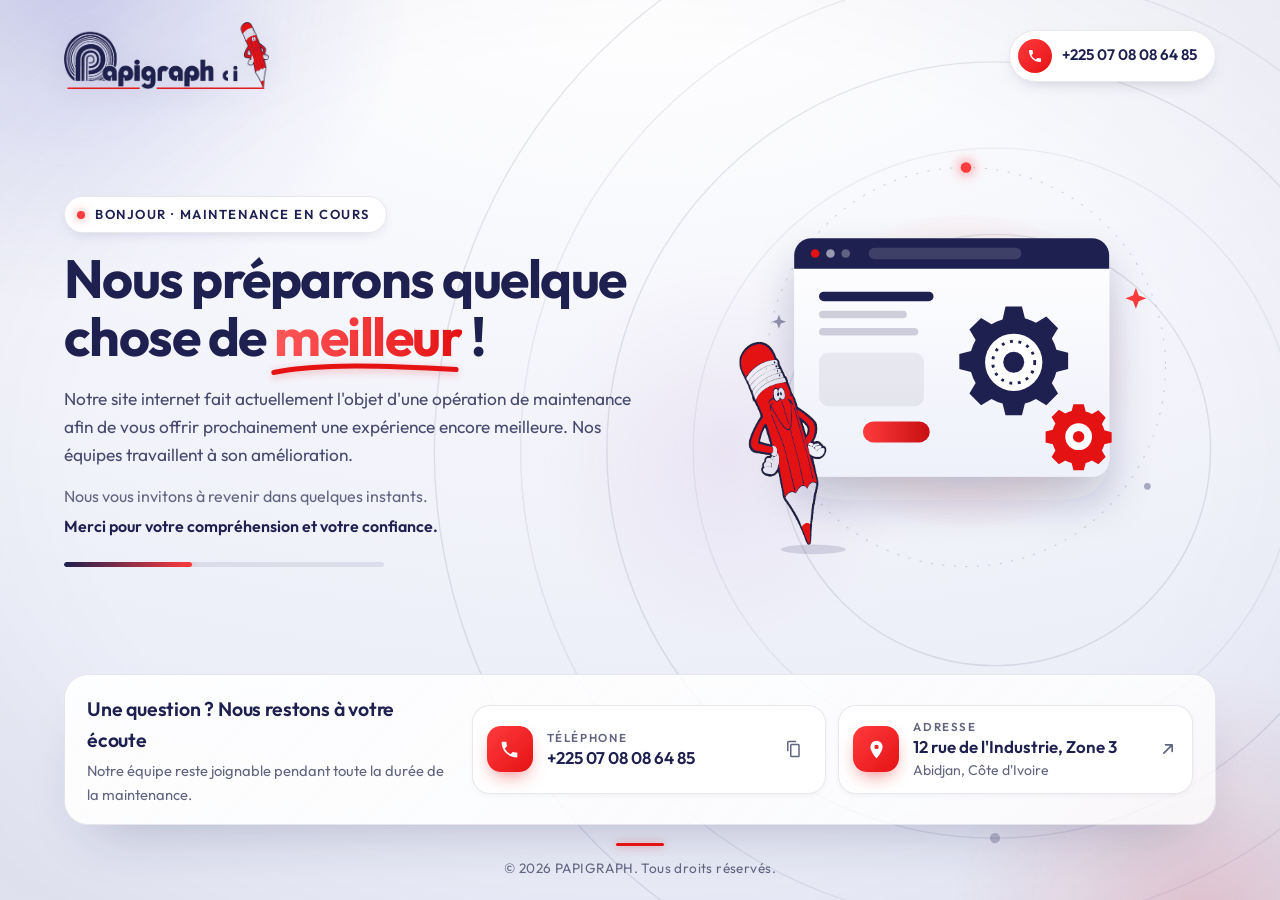
==== index.html @ 3a697a6c "Page de maintenance PAPIGRAPH Co-Authored-By: Claude Opus 5.5 <noreply@anthropic.com>" ====
<!doctype html>
<html lang="fr">
<head>
  <meta charset="utf-8">
  <meta http-equiv="Content-Security-Policy" content="default-src 'self'; script-src 'self' 'sha256-AV9SrD7/dT5aFUNSB7tDu8uIsX/TkWcgGcZiML0Y3JE='; style-src 'self' 'unsafe-inline'; img-src 'self'; font-src 'self'; manifest-src 'self'; connect-src 'self'; object-src 'none'; base-uri 'self'; form-action 'none'; upgrade-insecure-requests">
  <meta name="referrer" content="strict-origin-when-cross-origin">
  <meta name="viewport" content="width=device-width, initial-scale=1, viewport-fit=cover">
  <title>PAPIGRAPH — Site en maintenance</title>
  <meta name="description" content="Le site de PAPIGRAPH fait actuellement l'objet d'une opération de maintenance. Nous restons joignables par téléphone au +225 07 08 08 64 85.">
  <meta name="theme-color" content="#F4F5FB">
  <meta name="color-scheme" content="light">
  <meta name="format-detection" content="telephone=no">

  <meta property="og:type" content="website">
  <meta property="og:site_name" content="PAPIGRAPH">
  <meta property="og:title" content="PAPIGRAPH — Nous préparons quelque chose de meilleur !">
  <meta property="og:description" content="Notre site internet est en maintenance. Merci pour votre compréhension et votre confiance.">
  <meta property="og:image" content="https://www.papigraph.com/assets/img/logo-papigraph.png">
  <meta property="og:locale" content="fr_FR">

  <link rel="icon" href="favicon.ico" sizes="any">
  <link rel="icon" type="image/png" sizes="32x32" href="assets/img/favicon-32.png">
  <link rel="apple-touch-icon" href="assets/img/apple-touch-icon.png">
  <link rel="manifest" href="site.webmanifest">

  <link rel="preload" href="assets/fonts/outfit-700.woff2" as="font" type="font/woff2" crossorigin>
  <link rel="preload" href="assets/fonts/outfit-400.woff2" as="font" type="font/woff2" crossorigin>
  <link rel="preload" as="image" href="assets/img/logo-papigraph.png">
  <link rel="stylesheet" href="assets/css/style.css">
  <script>
    /* L'intro de marque n'est jouée qu'une fois par visite */
    try { if (sessionStorage.getItem('pg-intro')) document.documentElement.className += ' intro-seen'; else sessionStorage.setItem('pg-intro', '1'); } catch (e) {}
  </script>
</head>
<body>
  <!-- ===== Intro de marque ===== -->
  <div class="intro" aria-hidden="true">
    <div class="intro__mark">
      <span class="intro__ring"></span>
      <span class="intro__ring"></span>
      <span class="intro__ring"></span>
      <img src="assets/img/logo-papigraph.png" width="918" height="301" alt="">
    </div>
  </div>

  <!-- ===== Décor d'arrière-plan ===== -->
  <div class="backdrop" aria-hidden="true">
    <div class="aurora aurora--1"></div>
    <div class="aurora aurora--2"></div>
    <div class="aurora aurora--3"></div>
    <svg class="rings" viewBox="0 0 800 800">
      <g fill="none" stroke="currentColor" stroke-linecap="round">
        <circle class="ring" style="--r:0" cx="400" cy="400" r="390" pathLength="1"/>
        <circle class="ring" style="--r:1" cx="400" cy="400" r="330" pathLength="1"/>
        <circle class="ring" style="--r:2" cx="400" cy="400" r="270" pathLength="1"/>
        <circle class="ring" style="--r:3" cx="400" cy="400" r="210" pathLength="1"/>
        <circle class="ring" style="--r:4" cx="400" cy="400" r="150" pathLength="1"/>
      </g>
      <g class="rings__dots" fill="currentColor">
        <circle cx="400" cy="10" r="4"/>
        <circle cx="730" cy="400" r="3"/>
        <circle cx="400" cy="670" r="3.5"/>
      </g>
    </svg>
    <canvas class="particles"></canvas>
    <div class="spotlight"></div>
    <div class="vignette"></div>
  </div>

  <div class="page">
    <!-- ===== Logo ===== -->
    <header class="brand reveal" style="--d:0">
      <img class="brand__logo" src="assets/img/logo-papigraph.png" width="918" height="301"
           alt="PAPIGRAPH" fetchpriority="high">
      <a class="brand__call" href="tel:+2250708086485">
        <span class="brand__call-icon"><svg viewBox="0 0 24 24" aria-hidden="true"><path d="M6.6 10.8a15.2 15.2 0 0 0 6.6 6.6l2.2-2.2a1 1 0 0 1 1-.25 11.4 11.4 0 0 0 3.6.57 1 1 0 0 1 1 1V20a1 1 0 0 1-1 1A17 17 0 0 1 3 4a1 1 0 0 1 1-1h3.5a1 1 0 0 1 1 1c0 1.25.2 2.45.57 3.57a1 1 0 0 1-.25 1z"/></svg></span>
        +225 07 08 08 64 85
      </a>
    </header>

    <!-- ===== Message ===== -->
    <main class="hero">
      <section class="hero__text">
        <p class="status reveal" style="--d:1">
          <span class="status__dot" aria-hidden="true"></span>
          <span><span class="status__hello" data-greeting></span>Maintenance en cours</span>
        </p>

        <h1 class="title">
          <span class="w" style="--i:0">Nous</span>
          <span class="w" style="--i:1">préparons</span>
          <span class="w" style="--i:2">quelque</span>
          <span class="w" style="--i:3">chose</span>
          <span class="w" style="--i:4">de</span>
          <span class="w title__accent" style="--i:5">meilleur<svg class="title__brush" viewBox="0 0 300 24" preserveAspectRatio="none" aria-hidden="true"><path d="M4 16C60 6 140 4 296 12" pathLength="1"/></svg></span>&nbsp;<span class="w" style="--i:6">!</span>
        </h1>

        <p class="lead reveal" style="--d:5">
          Notre site internet fait actuellement l'objet d'une opération de maintenance afin de vous
          offrir prochainement une expérience encore meilleure. Nos équipes travaillent à son amélioration.
        </p>

        <p class="invite reveal" style="--d:6">
          Nous vous invitons à revenir dans quelques instants.
          <strong>Merci pour votre compréhension et votre confiance.</strong>
        </p>

        <div class="progress reveal" style="--d:7" role="img" aria-label="Opérations d'amélioration en cours">
          <span class="progress__bar"></span>
        </div>
      </section>

      <!-- ===== Illustration ===== -->
      <figure class="hero__art reveal" style="--d:3" aria-hidden="true">
        <div class="art-halo"></div>
        <svg class="orbit" viewBox="0 0 400 400">
          <circle cx="200" cy="200" r="190" fill="none" stroke="currentColor" stroke-dasharray="2 9"/>
          <circle class="orbit__dot" cx="200" cy="10" r="5"/>
        </svg>
        <div class="art-tilt">
          <svg class="art" viewBox="0 0 440 380">
            <defs>
              <linearGradient id="g-screen" x1="0" y1="0" x2="0" y2="1">
                <stop offset="0" stop-color="#ffffff"/>
                <stop offset="1" stop-color="#EEF0FA"/>
              </linearGradient>
              <linearGradient id="g-bar" x1="0" y1="0" x2="1" y2="0">
                <stop offset="0" stop-color="#FF3B3D"/>
                <stop offset="1" stop-color="#C70F11"/>
              </linearGradient>
              <filter id="f-shadow" x="-20%" y="-20%" width="140%" height="160%">
                <feDropShadow dx="0" dy="24" stdDeviation="22" flood-color="#1E204F" flood-opacity=".22"/>
              </filter>
            </defs>

            <!-- Fenêtre de navigateur -->
            <g filter="url(#f-shadow)">
              <rect x="40" y="40" width="330" height="250" rx="18" fill="url(#g-screen)"/>
            </g>
            <path d="M58 40h294a18 18 0 0 1 18 18v14H40V58a18 18 0 0 1 18-18z" fill="#1E204F"/>
            <circle cx="62" cy="56" r="4.5" fill="#E51214"/>
            <circle cx="78" cy="56" r="4.5" fill="#fff" fill-opacity=".55"/>
            <circle cx="94" cy="56" r="4.5" fill="#fff" fill-opacity=".3"/>
            <rect x="118" y="50" width="160" height="12" rx="6" fill="#fff" fill-opacity=".14"/>

            <!-- Contenu en reconstruction -->
            <rect class="build build--1" x="66" y="96" width="120" height="10" rx="5" fill="#1E204F"/>
            <rect class="build build--2" x="66" y="116" width="92" height="8" rx="4" fill="#1E204F" fill-opacity=".2"/>
            <rect class="build build--3" x="66" y="134" width="104" height="8" rx="4" fill="#1E204F" fill-opacity=".2"/>
            <rect class="art__skeleton" x="66" y="160" width="110" height="56" rx="10" fill="#1E204F" fill-opacity=".07"/>
            <rect class="build build--4" x="112" y="232" width="70" height="22" rx="11" fill="url(#g-bar)"/>

            <!-- Engrenages -->
            <g class="gear gear--big" transform="translate(270 170)">
              <g>
                <path fill="#1E204F" d="M-8.6-58.5h17.2l3.1 12.3a46 46 0 0 1 11.6 4.8l10.9-6.5 12.2 12.2-6.5 10.9a46 46 0 0 1 4.8 11.6l12.3 3.1v17.2l-12.3 3.1a46 46 0 0 1-4.8 11.6l6.5 10.9-12.2 12.2-10.9-6.5a46 46 0 0 1-11.6 4.8l-3.1 12.3H-8.6l-3.1-12.3a46 46 0 0 1-11.6-4.8l-10.9 6.5-12.2-12.2 6.5-10.9a46 46 0 0 1-4.8-11.6l-12.3-3.1V-8.6l12.3-3.1a46 46 0 0 1 4.8-11.6l-6.5-10.9 12.2-12.2 10.9 6.5a46 46 0 0 1 11.6-4.8z"/>
                <circle r="30" fill="#fff"/>
                <circle r="22" fill="none" stroke="#1E204F" stroke-width="3" stroke-dasharray="3 6"/>
                <circle r="11" fill="#1E204F"/>
              </g>
            </g>
            <g class="gear gear--small" transform="translate(338 248)">
              <g>
                <path fill="#E51214" d="M-5.4-34h10.8l2 7.6a27 27 0 0 1 6.5 2.7l6.8-4 7.6 7.6-4 6.8a27 27 0 0 1 2.7 6.5l7.6 2v10.8l-7.6 2a27 27 0 0 1-2.7 6.5l4 6.8-7.6 7.6-6.8-4a27 27 0 0 1-6.5 2.7l-2 7.6H-5.4l-2-7.6a27 27 0 0 1-6.5-2.7l-6.8 4-7.6-7.6 4-6.8a27 27 0 0 1-2.7-6.5l-7.6-2V-5.4l7.6-2a27 27 0 0 1 2.7-6.5l-4-6.8 7.6-7.6 6.8 4a27 27 0 0 1 6.5-2.7z"/>
                <circle r="14" fill="#fff"/>
                <circle r="6" fill="#E51214"/>
              </g>
            </g>

            <!-- Trait dessiné par la mascotte -->
            <path class="scribble" d="M68 362c34-12 64 8 98-2s56-20 92-8 50 8 70 0" fill="none" stroke="#1E204F" stroke-opacity=".75" stroke-width="3" stroke-linecap="round"/>
            <ellipse class="mascot-shadow" cx="60" cy="366" rx="34" ry="5" fill="#1E204F" fill-opacity=".14"/>
            <!-- Mascotte officielle PAPIGRAPH -->
            <g class="mascot">
              <image href="assets/img/mascotte.png" x="-18" y="148" width="92" height="213"/>
            </g>

            <!-- Étincelles -->
            <g class="spark spark--1"><path d="M398 92l3 8 8 3-8 3-3 8-3-8-8-3 8-3z" fill="#FF3B3D"/></g>
            <g class="spark spark--2"><path d="M24 120l2 5.5 5.5 2-5.5 2-2 5.5-2-5.5-5.5-2 5.5-2z" fill="#1E204F" fill-opacity=".45"/></g>
            <g class="spark spark--3"><circle cx="410" cy="300" r="3.5" fill="#1E204F" fill-opacity=".35"/></g>
          </svg>
        </div>
      </figure>
    </main>

    <!-- ===== Contact ===== -->
    <section class="contact reveal" style="--d:8" aria-labelledby="contact-title">
      <div class="contact__head">
        <h2 id="contact-title" class="contact__title">Une question&nbsp;? Nous restons à votre écoute</h2>
        <p class="contact__sub">Notre équipe reste joignable pendant toute la durée de la maintenance.</p>
      </div>
      <ul class="contact__list">
        <li class="card">
          <a class="card__main" href="tel:+2250708086485">
            <span class="card__icon" aria-hidden="true">
              <svg viewBox="0 0 24 24"><path d="M6.6 10.8a15.2 15.2 0 0 0 6.6 6.6l2.2-2.2a1 1 0 0 1 1-.25 11.4 11.4 0 0 0 3.6.57 1 1 0 0 1 1 1V20a1 1 0 0 1-1 1A17 17 0 0 1 3 4a1 1 0 0 1 1-1h3.5a1 1 0 0 1 1 1c0 1.25.2 2.45.57 3.57a1 1 0 0 1-.25 1z"/></svg>
            </span>
            <span class="card__body">
              <span class="card__label">Téléphone</span>
              <span class="card__value">+225 07 08 08 64 85</span>
            </span>
          </a>
          <button class="card__btn" type="button" data-copy="+225 07 08 08 64 85" aria-label="Copier le numéro de téléphone" title="Copier le numéro">
            <svg viewBox="0 0 24 24" aria-hidden="true"><path d="M16 1H6a2 2 0 0 0-2 2v12h2V3h10V1zm3 4H10a2 2 0 0 0-2 2v14a2 2 0 0 0 2 2h9a2 2 0 0 0 2-2V7a2 2 0 0 0-2-2zm0 16H10V7h9v14z"/></svg>
          </button>
        </li>
        <li class="card">
          <a class="card__main" href="https://www.google.com/maps/search/?api=1&amp;query=12%20rue%20de%20l%27Industrie%2C%20Zone%203%2C%20Abidjan%2C%20C%C3%B4te%20d%27Ivoire"
             target="_blank" rel="noopener">
            <span class="card__icon" aria-hidden="true">
              <svg viewBox="0 0 24 24"><path d="M12 2a7 7 0 0 0-7 7c0 5.25 7 13 7 13s7-7.75 7-13a7 7 0 0 0-7-7zm0 9.5A2.5 2.5 0 1 1 12 6.5a2.5 2.5 0 0 1 0 5z"/></svg>
            </span>
            <span class="card__body">
              <span class="card__label">Adresse</span>
              <span class="card__value card__value--wrap">12 rue de l'Industrie, Zone&nbsp;3</span>
              <span class="card__hint">Abidjan, Côte d'Ivoire</span>
            </span>
            <span class="card__arrow" aria-hidden="true">
              <svg viewBox="0 0 24 24"><path d="M7 17L17 7M9 7h8v8" fill="none" stroke="currentColor" stroke-width="2" stroke-linecap="round" stroke-linejoin="round"/></svg>
            </span>
          </a>
        </li>
      </ul>
    </section>

    <footer class="footer reveal" style="--d:9">
      <span class="footer__line" aria-hidden="true"></span>
      <p>© 2026 PAPIGRAPH. Tous droits réservés.</p>
    </footer>
  </div>

  <a class="callbar" href="tel:+2250708086485">
    <svg viewBox="0 0 24 24" aria-hidden="true"><path d="M6.6 10.8a15.2 15.2 0 0 0 6.6 6.6l2.2-2.2a1 1 0 0 1 1-.25 11.4 11.4 0 0 0 3.6.57 1 1 0 0 1 1 1V20a1 1 0 0 1-1 1A17 17 0 0 1 3 4a1 1 0 0 1 1-1h3.5a1 1 0 0 1 1 1c0 1.25.2 2.45.57 3.57a1 1 0 0 1-.25 1z"/></svg>
    Appeler PAPIGRAPH
  </a>

  <div class="toast" role="status" aria-live="polite"></div>

  <script src="assets/js/main.js" defer></script>
</body>
</html>
---- assets/css/style.css ----
/* ==========================================================================
   PAPIGRAPH — Page de maintenance
   Couleurs extraites du logo officiel : bleu marine #1E204F · rouge #E51214
   ========================================================================== */

/* Police Outfit hébergée localement : 3 graisses statiques (compatibles avec tous les navigateurs) */
@font-face {
  font-family: "Outfit";
  font-style: normal;
  font-weight: 400;
  font-display: swap;
  src: url("../fonts/outfit-400.woff2") format("woff2");
}
@font-face {
  font-family: "Outfit";
  font-style: normal;
  font-weight: 600;
  font-display: swap;
  src: url("../fonts/outfit-600.woff2") format("woff2");
}
@font-face {
  font-family: "Outfit";
  font-style: normal;
  font-weight: 700;
  font-display: swap;
  src: url("../fonts/outfit-700.woff2") format("woff2");
}

:root {
  --navy: #1E204F;
  --navy-deep: #101137;
  --navy-abyss: #0A0B26;
  --indigo: #3B3F9E;
  --red: #E51214;
  --red-bright: #FF3B3D;

  --white: #FFFFFF;
  --ink: #1E204F;
  --text: #474A6E;
  --muted: #62657F;
  --bg: #F4F5FB;
  --glass: rgba(255, 255, 255, .78);
  --glass-strong: #FFFFFF;
  --glass-line: rgba(30, 32, 79, .10);

  --radius: 18px;
  --font: "Outfit", system-ui, -apple-system, "Segoe UI", Roboto, "Helvetica Neue", Arial, sans-serif;
  --ease: cubic-bezier(.22, .8, .24, 1);
  --ease-out: cubic-bezier(.16, 1, .3, 1);
}

*,
*::before,
*::after { box-sizing: border-box; }

html { -webkit-text-size-adjust: 100%; text-size-adjust: 100%; }

body {
  margin: 0;
  min-height: 100vh;
  min-height: 100dvh;
  font-family: var(--font);
  font-size: 1rem;
  line-height: 1.6;
  color: var(--text);
  background: var(--bg);
  -webkit-font-smoothing: antialiased;
  -moz-osx-font-smoothing: grayscale;
  overflow-x: hidden;
}

img, svg { display: block; max-width: 100%; }
a { color: inherit; }
::selection { background: var(--red); color: #fff; }

/* --------------------------------------------------------------------------
   Arrière-plan immersif
   -------------------------------------------------------------------------- */
.backdrop {
  position: fixed;
  inset: -24px;
  z-index: 0;
  overflow: hidden;
  pointer-events: none;
  background:
    radial-gradient(120% 90% at 50% 0%, #FFFFFF 0%, #F4F5FB 50%, #E9EBF7 100%);
  transform: translate3d(var(--px, 0), var(--py, 0), 0);
  transition: transform 1s var(--ease);
}

.aurora {
  position: absolute;
  border-radius: 50%;
  will-change: transform;
}
.aurora--1 {
  width: 52vmax; height: 52vmax;
  top: -26vmax; left: -18vmax;
  background: radial-gradient(circle, rgba(75, 82, 210, .22) 0%, rgba(75, 82, 210, .07) 40%, rgba(75, 82, 210, 0) 70%);
  animation: drift-1 24s ease-in-out infinite alternate;
}
.aurora--2 {
  width: 40vmax; height: 40vmax;
  bottom: -20vmax; right: -12vmax;
  background: radial-gradient(circle, rgba(229, 18, 20, .16) 0%, rgba(229, 18, 20, .05) 40%, rgba(229, 18, 20, 0) 70%);
  animation: drift-2 28s ease-in-out infinite alternate;
}
.aurora--3 {
  width: 30vmax; height: 30vmax;
  top: 30%; left: 42%;
  background: radial-gradient(circle, rgba(140, 60, 170, .08) 0%, rgba(140, 60, 170, 0) 70%);
  animation: drift-3 32s ease-in-out infinite alternate;
}

/* Anneaux concentriques : écho au monogramme « P » du logo */
.rings {
  position: absolute;
  width: min(1150px, 135vmax);
  height: auto;
  top: 50%; right: -20%;
  color: var(--navy);
  transform: translateY(-50%);
}
.rings > g:first-child { transform-origin: 400px 400px; animation: rotate 180s linear infinite; }
.ring {
  stroke-width: 1;
  stroke-opacity: .10;
  stroke-dasharray: 1;
  stroke-dashoffset: 1;
  animation: ring-draw 2.6s var(--ease-out) forwards;
  animation-delay: calc(var(--r) * 160ms + 200ms + var(--intro, 0s));
}
.ring:nth-child(2) { stroke-opacity: .07; }
.ring:nth-child(4) { stroke-opacity: .06; }
.rings__dots {
  opacity: .25;
  transform-origin: 400px 400px;
  animation: rotate 60s linear infinite;
}

.particles {
  position: absolute;
  inset: 0;
  width: 100%;
  height: 100%;
  opacity: 0;
  transition: opacity 1.6s var(--ease);
}
.particles.is-on { opacity: 1; }

.spotlight {
  position: absolute;
  inset: 0;
  opacity: 0;
  background: radial-gradient(520px circle at var(--mx, 50%) var(--my, 50%), rgba(90, 100, 230, .07), transparent 60%);
  transition: opacity .6s var(--ease);
}
.has-pointer .spotlight { opacity: 1; }

.vignette {
  position: absolute;
  inset: 0;
  background: radial-gradient(ellipse at center, transparent 60%, rgba(30, 32, 79, .06) 100%);
}

/* --------------------------------------------------------------------------
   Structure
   -------------------------------------------------------------------------- */
.page {
  position: relative;
  z-index: 1;
  width: 100%;
  max-width: 1200px;
  min-height: 100vh;
  min-height: 100dvh;
  margin: 0 auto;
  padding:
    max(26px, env(safe-area-inset-top))
    max(24px, env(safe-area-inset-right))
    max(20px, env(safe-area-inset-bottom))
    max(24px, env(safe-area-inset-left));
  display: flex;
  flex-direction: column;
  gap: clamp(22px, 3.6vh, 44px);
}

/* En-tête : logo + accès direct au téléphone */
.brand {
  display: flex;
  align-items: center;
  justify-content: space-between;
  gap: 16px;
}
.brand__logo {
  width: clamp(180px, 20vw, 250px);
  height: auto;
  filter: drop-shadow(0 6px 14px rgba(30, 32, 79, .10));
}
.brand__call {
  display: inline-flex;
  align-items: center;
  gap: 10px;
  padding: 8px 18px 8px 8px;
  font-size: .95rem;
  font-weight: 600;
  color: var(--navy);
  text-decoration: none;
  white-space: nowrap;
  background: #fff;
  border: 1px solid var(--glass-line);
  border-radius: 999px;
  box-shadow: 0 6px 18px -10px rgba(30, 32, 79, .35);
  transition: transform .35s var(--ease), box-shadow .35s var(--ease), color .35s var(--ease);
}
.brand__call:hover { transform: translateY(-2px); color: var(--red); box-shadow: 0 12px 26px -12px rgba(229, 18, 20, .45); }
.brand__call:focus-visible { outline: 2px solid var(--red); outline-offset: 3px; }
.brand__call-icon {
  display: grid;
  place-items: center;
  width: 34px; height: 34px;
  border-radius: 50%;
  background: linear-gradient(135deg, var(--red-bright), var(--red));
}
.brand__call-icon svg { width: 16px; height: 16px; fill: #fff; }
.brand__call:hover .brand__call-icon { animation: ring-phone .8s ease-in-out; }

/* Bloc principal */
.hero {
  flex: 1;
  display: grid;
  grid-template-columns: minmax(0, 1.08fr) minmax(0, .92fr);
  align-items: center;
  gap: clamp(24px, 5vw, 72px);
}

.status {
  display: inline-flex;
  align-items: center;
  gap: 10px;
  margin: 0 0 22px;
  padding: 7px 16px 7px 12px;
  font-size: .8125rem;
  font-weight: 600;
  letter-spacing: .12em;
  text-transform: uppercase;
  color: var(--navy);
  background: #fff;
  box-shadow: 0 4px 14px -6px rgba(30, 32, 79, .2);
  border: 1px solid var(--glass-line);
  border-radius: 999px;
}
.status__dot {
  position: relative;
  width: 8px; height: 8px;
  border-radius: 50%;
  background: var(--red-bright);
  box-shadow: 0 0 10px rgba(255, 59, 61, .6);
}
.status__dot::after {
  content: "";
  position: absolute;
  inset: -5px;
  border-radius: 50%;
  border: 2px solid var(--red-bright);
  opacity: 0;
  animation: ping 2.2s var(--ease) infinite;
}

/* Titre : apparition mot à mot */
.title {
  margin: 0 0 24px;
  font-size: clamp(2.1rem, 4.6vw, 3.7rem);
  font-weight: 700;
  line-height: 1.08;
  letter-spacing: -.028em;
  color: var(--ink);
  text-wrap: balance;
}
.w {
  display: inline-block;
  opacity: 0;
  filter: blur(6px);
  transform: translateY(.45em);
  animation: word-in .9s var(--ease-out) forwards;
  animation-delay: calc(var(--i) * 90ms + 350ms + var(--intro, 0s));
}
.title__accent {
  position: relative;
  white-space: nowrap;
  color: var(--red-bright);
  background: linear-gradient(100deg, #FF5A5C 0%, #E51214 45%, #FF3B3D 70%, #E51214 100%);
  background-size: 220% 100%;
  -webkit-background-clip: text;
          background-clip: text;
  -webkit-text-fill-color: transparent;
  animation: word-in .9s var(--ease-out) forwards, sheen 6s 2s ease-in-out infinite;
  animation-delay: calc(var(--i) * 90ms + 350ms + var(--intro, 0s)), 2s;
  padding-bottom: .04em;
}
.title__brush {
  position: absolute;
  left: -2%;
  bottom: -.2em;
  width: 104%;
  height: .32em;
  overflow: visible;
}
.title__brush path {
  fill: none;
  stroke: var(--red);
  stroke-width: 7;
  stroke-linecap: round;
  stroke-dasharray: 1;
  stroke-dashoffset: 1;
  filter: drop-shadow(0 3px 6px rgba(229, 18, 20, .3));
  animation: brush 1s var(--ease-out) forwards;
  animation-delay: calc(1.3s + var(--intro, 0s));
}

.lead {
  margin: 0 0 16px;
  max-width: 34em;
  font-size: clamp(1.02rem, 1.35vw, 1.15rem);
  font-weight: 400;
  color: var(--text);
  text-wrap: pretty;
}

.invite {
  margin: 0 0 30px;
  max-width: 34em;
  font-size: clamp(.98rem, 1.25vw, 1.06rem);
  color: var(--muted);
  text-wrap: pretty;
}
.invite strong {
  display: block;
  margin-top: 4px;
  font-weight: 600;
  color: var(--navy);
}

/* Barre de progression indéterminée */
.progress {
  position: relative;
  width: min(320px, 100%);
  height: 5px;
  overflow: hidden;
  border-radius: 999px;
  background: rgba(30, 32, 79, .09);
}
.progress__bar {
  position: absolute;
  top: 0; bottom: 0;
  width: 40%;
  border-radius: inherit;
  background: linear-gradient(90deg, var(--navy), var(--red-bright));
  box-shadow: 0 0 12px rgba(255, 59, 61, .45);
  animation: progress 2.2s var(--ease) infinite;
}

/* --------------------------------------------------------------------------
   Illustration
   -------------------------------------------------------------------------- */
.hero__art {
  position: relative;
  margin: 0;
  justify-self: center;
  width: 100%;
  max-width: 470px;
  aspect-ratio: 440 / 380;
}
.art-halo {
  position: absolute;
  inset: 4% 6% 10%;
  border-radius: 50%;
  background: radial-gradient(circle, rgba(110, 120, 255, .22) 0%, rgba(110, 120, 255, .08) 35%, rgba(229, 18, 20, .05) 50%, transparent 70%);
  animation: breathe 6s ease-in-out infinite;
}
.orbit {
  position: absolute;
  left: 50%; top: 46%;
  width: 104%;
  height: auto;
  color: rgba(30, 32, 79, .18);
  transform: translate(-50%, -50%);
  overflow: visible;
}
.orbit circle:first-child { transform-origin: 200px 200px; animation: rotate 90s linear infinite; }
.orbit__dot {
  fill: var(--red-bright);
  filter: drop-shadow(0 0 6px var(--red-bright));
  transform-origin: 200px 200px;
  animation: rotate 14s linear infinite;
}
.art-tilt {
  position: relative;
  transform: perspective(900px) rotateX(var(--rx, 0deg)) rotateY(var(--ry, 0deg));
  transition: transform .6s var(--ease);
  transform-style: preserve-3d;
}
.art { width: 100%; height: auto; overflow: visible; }

.gear > g { transform-box: fill-box; transform-origin: center; }
.gear--big > g   { animation: rotate 14s linear infinite; }
.gear--small > g { animation: rotate-rev 9.33s linear infinite; }

.build { transform-box: fill-box; transform-origin: left center; animation: build 5s var(--ease-out) infinite; }
.build--2 { animation-delay: .15s; }
.build--3 { animation-delay: .3s; }
.build--4 { animation-delay: .45s; }
.art__skeleton { animation: shimmer 2.6s ease-in-out infinite; }

.mascot {
  transform-box: fill-box;
  transform-origin: 85% 100%;
  animation: write 4.5s ease-in-out infinite;
}
.mascot-shadow { transform-box: fill-box; transform-origin: center; animation: shadow 4.5s ease-in-out infinite; }
.scribble {
  stroke-dasharray: 330;
  stroke-dashoffset: 330;
  animation: draw 4.5s var(--ease) infinite;
}
.spark { transform-box: fill-box; transform-origin: center; animation: twinkle 3.2s ease-in-out infinite; }
.spark--2 { animation-delay: 1.1s; }
.spark--3 { animation-delay: 2s; }

/* --------------------------------------------------------------------------
   Contact
   -------------------------------------------------------------------------- */
.contact {
  position: relative;
  display: grid;
  grid-template-columns: minmax(0, .8fr) minmax(0, 1.6fr);
  align-items: center;
  gap: 24px;
  padding: clamp(20px, 2.6vw, 28px);
  background: linear-gradient(135deg, rgba(255, 255, 255, .92), rgba(255, 255, 255, .78));
  border: 1px solid var(--glass-line);
  border-radius: calc(var(--radius) + 6px);
  box-shadow: 0 30px 60px -30px rgba(30, 32, 79, .28), inset 0 1px 0 #fff;
}
.contact__title {
  margin: 0 0 4px;
  font-size: clamp(1.05rem, 1.6vw, 1.22rem);
  font-weight: 600;
  letter-spacing: -.01em;
  color: var(--ink);
}
.contact__sub {
  margin: 0;
  font-size: .92rem;
  color: var(--muted);
}
.contact__list {
  list-style: none;
  margin: 0;
  padding: 0;
  display: grid;
  grid-template-columns: repeat(2, minmax(0, 1fr));
  gap: 12px;
}

.card {
  position: relative;
  display: flex;
  align-items: stretch;
  background: #fff;
  border: 1px solid var(--glass-line);
  border-radius: var(--radius);
  box-shadow: 0 2px 8px -4px rgba(30, 32, 79, .12);
  transition: transform .4s var(--ease), background-color .4s var(--ease), border-color .4s var(--ease), box-shadow .4s var(--ease);
}
.card::before {
  /* Bordure lumineuse au survol */
  content: "";
  position: absolute;
  inset: -1px;
  border-radius: inherit;
  padding: 1px;
  background: linear-gradient(135deg, rgba(255, 59, 61, .9), rgba(120, 130, 255, .6) 60%, transparent);
  -webkit-mask: linear-gradient(#000 0 0) content-box, linear-gradient(#000 0 0);
  -webkit-mask-composite: xor;
          mask-composite: exclude;
  opacity: 0;
  transition: opacity .4s var(--ease);
  pointer-events: none;
}
.card:hover {
  transform: translateY(-3px);
  background: var(--glass-strong);
  box-shadow: 0 18px 40px -16px rgba(30, 32, 79, .35);
}
.card:hover::before { opacity: 1; }

.card__main {
  flex: 1;
  min-width: 0;
  display: flex;
  align-items: center;
  gap: 14px;
  padding: 14px 16px;
  text-decoration: none;
  border-radius: var(--radius);
}
.card__main:focus-visible,
.card__btn:focus-visible {
  outline: 2px solid var(--red-bright);
  outline-offset: 2px;
}
.card__icon {
  flex: none;
  display: grid;
  place-items: center;
  width: 46px; height: 46px;
  border-radius: 14px;
  background: linear-gradient(135deg, var(--red-bright), var(--red));
  box-shadow: 0 8px 18px -6px rgba(229, 18, 20, .55);
  transition: transform .4s var(--ease);
}
.card:hover .card__icon { transform: scale(1.06) rotate(-4deg); }
.card__icon svg { width: 21px; height: 21px; fill: #fff; }

.card__body { display: flex; flex-direction: column; min-width: 0; }
.card__label {
  font-size: .72rem;
  font-weight: 600;
  letter-spacing: .14em;
  text-transform: uppercase;
  color: var(--muted);
}
.card__value {
  white-space: nowrap;
  font-size: 1.06rem;
  font-weight: 600;
  color: var(--ink);
  line-height: 1.35;
}
.card__value--wrap { white-space: normal; }
.card__hint { font-size: .88rem; color: var(--muted); }

.card__arrow {
  flex: none;
  margin-left: auto;
  width: 20px; height: 20px;
  color: var(--muted);
  transition: transform .4s var(--ease), color .4s var(--ease);
}
.card:hover .card__arrow { color: var(--red); transform: translate(2px, -2px); }

.card__btn {
  flex: none;
  display: grid;
  place-items: center;
  width: 48px;
  margin: 8px 8px 8px 0;
  padding: 0;
  color: var(--muted);
  background: transparent;
  border: 1px solid transparent;
  border-radius: 12px;
  cursor: pointer;
  transition: color .3s var(--ease), background-color .3s var(--ease), border-color .3s var(--ease);
}
.card__btn svg { width: 18px; height: 18px; fill: currentColor; }
.card__btn:hover { color: var(--navy); background: rgba(30, 32, 79, .06); border-color: var(--glass-line); }

/* Notification « numéro copié » */
.toast {
  position: fixed;
  left: 50%;
  bottom: max(24px, env(safe-area-inset-bottom));
  z-index: 10;
  padding: 10px 18px;
  font-size: .92rem;
  font-weight: 600;
  color: #fff;
  background: var(--navy);
  border-radius: 999px;
  box-shadow: 0 16px 40px -12px rgba(30, 32, 79, .6);
  opacity: 0;
  transform: translate(-50%, 16px);
  transition: opacity .35s var(--ease), transform .35s var(--ease);
  pointer-events: none;
}
.toast:empty { display: none; }
.toast.is-visible { opacity: 1; transform: translate(-50%, 0); }

/* Barre d'appel fixe (mobile) */
.callbar {
  position: fixed;
  left: 50%;
  bottom: max(16px, env(safe-area-inset-bottom));
  z-index: 9;
  display: none;
  align-items: center;
  justify-content: center;
  gap: 10px;
  width: min(calc(100% - 32px), 360px);
  padding: 15px 22px;
  font-size: 1rem;
  font-weight: 600;
  color: #fff;
  text-decoration: none;
  background: linear-gradient(135deg, var(--red-bright), var(--red));
  border-radius: 999px;
  box-shadow: 0 14px 30px -10px rgba(229, 18, 20, .6), 0 0 0 4px rgba(255, 255, 255, .7);
  transform: translateX(-50%);
  transition: transform .45s var(--ease), opacity .45s var(--ease);
  animation: reveal-bar .8s var(--ease-out) both;
  animation-delay: calc(1.2s + var(--intro, 0s));
}
.callbar svg { width: 18px; height: 18px; fill: #fff; animation: ring-phone 1s ease-in-out 3s 2; }
.callbar.is-hidden { opacity: 0; transform: translate(-50%, 140%); pointer-events: none; }
@keyframes reveal-bar { from { opacity: 0; transform: translate(-50%, 140%); } to { opacity: 1; transform: translateX(-50%); } }

/* --------------------------------------------------------------------------
   Intro de marque (environ 1,3 s, une fois par visite)
   -------------------------------------------------------------------------- */
html:not(.intro-seen) { --intro: .8s; }
.intro {
  position: fixed;
  inset: 0;
  z-index: 50;
  display: grid;
  place-items: center;
  background: radial-gradient(circle at 50% 45%, #FFFFFF 0%, #F1F2FA 100%);
  animation: intro-out .45s .75s var(--ease) forwards;
  pointer-events: none;
}
.intro-seen .intro { display: none; }
.intro__mark {
  position: relative;
  display: grid;
  place-items: center;
  width: min(300px, 70vw);
  aspect-ratio: 918 / 301;
}
.intro__mark img {
  width: 100%; height: auto;
  animation: intro-mark .75s var(--ease-out) both;
}
.intro__ring {
  position: absolute;
  left: 50%; top: 50%;
  width: 340px; height: 340px;
  margin: -170px 0 0 -170px;
  border-radius: 50%;
  border: 2px solid var(--navy);
  opacity: 0;
  animation: intro-ring .9s var(--ease-out) forwards;
}
.intro__ring:nth-child(2) { border-color: var(--red); animation-delay: .1s; }
.intro__ring:nth-child(3) { animation-delay: .2s; }

/* --------------------------------------------------------------------------
   Pied de page
   -------------------------------------------------------------------------- */
.footer {
  display: flex;
  flex-direction: column;
  align-items: center;
  gap: 12px;
  text-align: center;
}
.footer__line {
  width: 48px; height: 3px;
  border-radius: 3px;
  background: var(--red);
  box-shadow: 0 0 10px rgba(229, 18, 20, .4);
}
.footer p {
  margin: 0;
  font-size: .85rem;
  letter-spacing: .03em;
  color: var(--muted);
}

/* --------------------------------------------------------------------------
   Apparition progressive
   -------------------------------------------------------------------------- */
.reveal {
  opacity: 0;
  transform: translateY(16px);
  animation: reveal 1s var(--ease-out) forwards;
  animation-delay: calc(var(--d, 0) * 110ms + 100ms + var(--intro, 0s));
}

/* --------------------------------------------------------------------------
   Animations
   -------------------------------------------------------------------------- */
@keyframes reveal     { to { opacity: 1; transform: none; } }
@keyframes word-in    { to { opacity: 1; filter: blur(0); transform: none; } }
@keyframes rotate     { to { transform: rotate(360deg); } }
@keyframes rotate-rev { to { transform: rotate(-360deg); } }
@keyframes ring-draw  { to { stroke-dashoffset: 0; } }
@keyframes drift-1    { to { transform: translate3d(8vmax, 6vmax, 0) scale(1.1); } }
@keyframes drift-2    { to { transform: translate3d(-7vmax, -5vmax, 0) scale(1.15); } }
@keyframes drift-3    { to { transform: translate3d(-10vmax, 8vmax, 0) scale(.9); } }
@keyframes ping       { 0% { transform: scale(.4); opacity: .9; } 80%, 100% { transform: scale(1.7); opacity: 0; } }
@keyframes brush      { to { stroke-dashoffset: 0; } }
@keyframes sheen      { 0%, 100% { background-position: 0% 0; } 50% { background-position: 100% 0; } }
@keyframes shine      { 0%, 70% { left: -60%; } 100% { left: 130%; } }
@keyframes progress   { 0% { left: -40%; } 100% { left: 100%; } }
@keyframes shimmer    { 0%, 100% { fill-opacity: .06; } 50% { fill-opacity: .14; } }
@keyframes build      { 0% { transform: scaleX(0); } 25%, 85% { transform: scaleX(1); } 100% { transform: scaleX(1); } }
@keyframes float      { 0%, 100% { transform: translate(0, 0); } 50% { transform: translate(6px, -6px); } }
@keyframes draw       { 0% { stroke-dashoffset: 330; opacity: 1; } 60% { stroke-dashoffset: 0; opacity: 1; } 85%, 100% { stroke-dashoffset: 0; opacity: 0; } }
@keyframes write      { 0%, 100% { transform: rotate(0deg) translate(0, 0); } 15% { transform: rotate(-4deg) translate(0, -6px); } 30% { transform: rotate(3deg) translate(4px, 0); } 45% { transform: rotate(-2deg) translate(8px, -3px); } 60% { transform: rotate(2deg) translate(12px, 0); } 80% { transform: rotate(0deg) translate(4px, -8px); } }
@keyframes shadow     { 0%, 100% { transform: scaleX(1); opacity: 1; } 15%, 80% { transform: scaleX(.85); opacity: .7; } }
@keyframes ring-phone { 0%, 100% { transform: rotate(0); } 20%, 60% { transform: rotate(-14deg); } 40%, 80% { transform: rotate(14deg); } }
@keyframes intro-out  { to { opacity: 0; visibility: hidden; } }
@keyframes intro-mark { 0% { opacity: 0; transform: scale(.6); } 40% { opacity: 1; transform: scale(1); } 100% { opacity: 1; transform: scale(1.04); } }
@keyframes intro-ring { 0% { opacity: .7; transform: scale(.5); } 100% { opacity: 0; transform: scale(1.9); } }
@keyframes twinkle    { 0%, 100% { opacity: 1; transform: scale(1); } 50% { opacity: .35; transform: scale(.7); } }
@keyframes breathe    { 0%, 100% { opacity: .75; transform: scale(1); } 50% { opacity: 1; transform: scale(1.06); } }

/* --------------------------------------------------------------------------
   Responsive
   -------------------------------------------------------------------------- */
@media (max-width: 1024px) {
  .contact { grid-template-columns: 1fr; gap: 16px; }
}

@media (max-width: 900px) {
  .hero {
    grid-template-columns: 1fr;
    text-align: center;
    gap: 8px;
  }
  .hero__text { display: flex; flex-direction: column; align-items: center; }
  .hero__art { order: -1; max-width: 340px; }
  .brand { justify-content: space-between; }
  .lead, .invite { margin-left: auto; margin-right: auto; }
  .rings { right: 50%; top: 28%; transform: translate(50%, -50%); }
  .contact__head { text-align: center; }
}

@media (max-width: 640px) {
  .page { gap: 22px; padding-bottom: calc(96px + env(safe-area-inset-bottom)); }
  .brand { justify-content: center; }
  .brand__call { display: none; }
  .brand__logo { width: 180px; }
  .callbar { display: inline-flex; }
  .toast { bottom: calc(92px + env(safe-area-inset-bottom)); }
  .hero { flex: none; }
  .hero__art { max-width: 240px; margin-top: -8px; margin-bottom: -4px; }
  .status { margin-bottom: 16px; font-size: .74rem; letter-spacing: .08em; }
  .title { margin-bottom: 20px; }
  .invite { margin-bottom: 24px; }
  .contact__list { grid-template-columns: 1fr; }
  .card__arrow { display: none; }
  .footer { margin-top: auto; }
}

@media (max-width: 360px) {
  .page { padding-left: 16px; padding-right: 16px; }
  .card__value { font-size: .98rem; }
  .card__main { gap: 12px; padding: 12px; }
}

/* Écrans larges et peu hauts (portables) */
@media (min-width: 901px) and (max-height: 940px) {
  .page { gap: 18px; padding-top: 22px; }
  .brand__logo { width: clamp(170px, 16vw, 220px); }
  .status { margin-bottom: 16px; }
  .title { margin-bottom: 18px; font-size: clamp(2.1rem, 4.2vw, 3.4rem); }
  .invite { margin-bottom: 22px; }
  .hero__art { max-width: 420px; }
  .contact { padding: 18px 22px; }
  .card__main { padding: 12px 14px; }
}

/* Portables à écran peu haut (1280×720, 1366×768) */
@media (min-width: 901px) and (max-height: 780px) {
  .page { gap: 12px; padding-top: 18px; padding-bottom: 14px; }
  .title { font-size: clamp(2rem, 3.8vw, 3.1rem); margin-bottom: 14px; }
  .lead { margin-bottom: 10px; }
  .invite { margin-bottom: 18px; }
  .hero__art { max-width: 360px; }
  .footer { gap: 8px; }
}

/* Smartphones en mode paysage : texte et illustration côte à côte */
@media (max-height: 520px) and (orientation: landscape) {
  .page { gap: 16px; padding-top: 14px; padding-bottom: 16px; }
  .brand { justify-content: space-between; }
  .brand__logo { width: 150px; }
  .brand__call { display: inline-flex; font-size: .85rem; padding: 6px 14px 6px 6px; }
  .brand__call-icon { width: 28px; height: 28px; }
  .hero {
    grid-template-columns: minmax(0, 1.4fr) minmax(0, 1fr);
    text-align: left;
    gap: 20px;
  }
  .hero__text { align-items: flex-start; }
  .hero__art { order: 0; max-width: 250px; margin: 0; }
  .lead, .invite { margin-left: 0; margin-right: 0; }
  .title { font-size: 1.8rem; margin-bottom: 12px; }
  .lead { font-size: .95rem; margin-bottom: 8px; }
  .invite { font-size: .92rem; margin-bottom: 14px; }
  .status { margin-bottom: 10px; }
  .callbar { display: none; }
  .contact__list { grid-template-columns: repeat(2, minmax(0, 1fr)); }
  .contact__head { text-align: left; }
}

/* Très grands écrans (2K, 4K) : tout s'agrandit proportionnellement */
@media (min-width: 1800px) and (min-height: 1000px) {
  html { font-size: 112.5%; }
  .page { max-width: 1440px; }
  .brand__logo { width: 280px; }
  .hero__art { max-width: 560px; }
}
@media (min-width: 2300px) and (min-height: 1300px) {
  html { font-size: 131.25%; }
  .page { max-width: 1680px; }
  .brand__logo { width: 330px; }
  .hero__art { max-width: 660px; }
  .title { font-size: 4.2rem; }
}

/* Accessibilité : mouvements réduits */
@media (prefers-reduced-motion: reduce) {
  *, *::before, *::after {
    animation-duration: .001ms !important;
    animation-delay: 0s !important;
    animation-iteration-count: 1 !important;
    transition-duration: .001ms !important;
  }
  .scribble { stroke-dashoffset: 0; animation: none !important; }
  .build { animation: none !important; }
  .progress__bar { left: 0; width: 60%; animation: none !important; }
  .intro { display: none; }
}
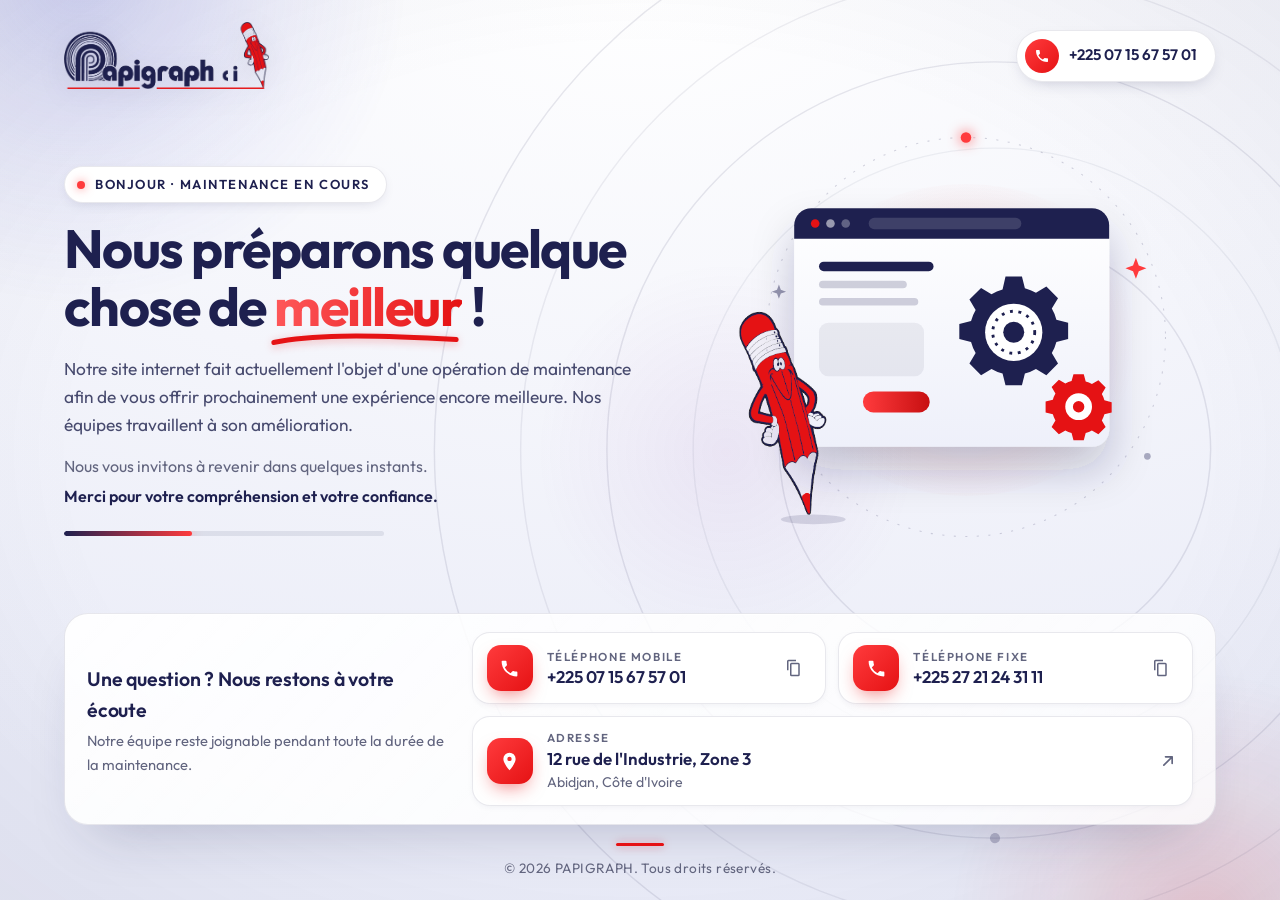
==== commit e1dff402: "Mise à jour des numéros de téléphone (mobile + fixe) Co-Authored-By: Claude Opus 5.5 <noreply@anthro" ====
--- a/index.html
+++ b/index.html
@@ -6,7 +6,7 @@
   <meta name="referrer" content="strict-origin-when-cross-origin">
   <meta name="viewport" content="width=device-width, initial-scale=1, viewport-fit=cover">
   <title>PAPIGRAPH — Site en maintenance</title>
-  <meta name="description" content="Le site de PAPIGRAPH fait actuellement l'objet d'une opération de maintenance. Nous restons joignables par téléphone au +225 07 08 08 64 85.">
+  <meta name="description" content="Le site de PAPIGRAPH fait actuellement l'objet d'une opération de maintenance. Nous restons joignables par téléphone au +225 07 15 67 57 01 ou au +225 27 21 24 31 11.">
   <meta name="theme-color" content="#F4F5FB">
   <meta name="color-scheme" content="light">
   <meta name="format-detection" content="telephone=no">
@@ -72,9 +72,9 @@
     <header class="brand reveal" style="--d:0">
       <img class="brand__logo" src="assets/img/logo-papigraph.png" width="918" height="301"
            alt="PAPIGRAPH" fetchpriority="high">
-      <a class="brand__call" href="tel:+2250708086485">
+      <a class="brand__call" href="tel:+2250715675701">
         <span class="brand__call-icon"><svg viewBox="0 0 24 24" aria-hidden="true"><path d="M6.6 10.8a15.2 15.2 0 0 0 6.6 6.6l2.2-2.2a1 1 0 0 1 1-.25 11.4 11.4 0 0 0 3.6.57 1 1 0 0 1 1 1V20a1 1 0 0 1-1 1A17 17 0 0 1 3 4a1 1 0 0 1 1-1h3.5a1 1 0 0 1 1 1c0 1.25.2 2.45.57 3.57a1 1 0 0 1-.25 1z"/></svg></span>
-        +225 07 08 08 64 85
+        +225 07 15 67 57 01
       </a>
     </header>
 
@@ -192,20 +192,34 @@
       </div>
       <ul class="contact__list">
         <li class="card">
-          <a class="card__main" href="tel:+2250708086485">
+          <a class="card__main" href="tel:+2250715675701">
             <span class="card__icon" aria-hidden="true">
               <svg viewBox="0 0 24 24"><path d="M6.6 10.8a15.2 15.2 0 0 0 6.6 6.6l2.2-2.2a1 1 0 0 1 1-.25 11.4 11.4 0 0 0 3.6.57 1 1 0 0 1 1 1V20a1 1 0 0 1-1 1A17 17 0 0 1 3 4a1 1 0 0 1 1-1h3.5a1 1 0 0 1 1 1c0 1.25.2 2.45.57 3.57a1 1 0 0 1-.25 1z"/></svg>
             </span>
             <span class="card__body">
-              <span class="card__label">Téléphone</span>
-              <span class="card__value">+225 07 08 08 64 85</span>
+              <span class="card__label">Téléphone mobile</span>
+              <span class="card__value">+225 07 15 67 57 01</span>
             </span>
           </a>
-          <button class="card__btn" type="button" data-copy="+225 07 08 08 64 85" aria-label="Copier le numéro de téléphone" title="Copier le numéro">
+          <button class="card__btn" type="button" data-copy="+225 07 15 67 57 01" aria-label="Copier le numéro de téléphone mobile" title="Copier le numéro">
             <svg viewBox="0 0 24 24" aria-hidden="true"><path d="M16 1H6a2 2 0 0 0-2 2v12h2V3h10V1zm3 4H10a2 2 0 0 0-2 2v14a2 2 0 0 0 2 2h9a2 2 0 0 0 2-2V7a2 2 0 0 0-2-2zm0 16H10V7h9v14z"/></svg>
           </button>
         </li>
         <li class="card">
+          <a class="card__main" href="tel:+2252721243111">
+            <span class="card__icon" aria-hidden="true">
+              <svg viewBox="0 0 24 24"><path d="M6.6 10.8a15.2 15.2 0 0 0 6.6 6.6l2.2-2.2a1 1 0 0 1 1-.25 11.4 11.4 0 0 0 3.6.57 1 1 0 0 1 1 1V20a1 1 0 0 1-1 1A17 17 0 0 1 3 4a1 1 0 0 1 1-1h3.5a1 1 0 0 1 1 1c0 1.25.2 2.45.57 3.57a1 1 0 0 1-.25 1z"/></svg>
+            </span>
+            <span class="card__body">
+              <span class="card__label">Téléphone fixe</span>
+              <span class="card__value">+225 27 21 24 31 11</span>
+            </span>
+          </a>
+          <button class="card__btn" type="button" data-copy="+225 27 21 24 31 11" aria-label="Copier le numéro de téléphone fixe" title="Copier le numéro">
+            <svg viewBox="0 0 24 24" aria-hidden="true"><path d="M16 1H6a2 2 0 0 0-2 2v12h2V3h10V1zm3 4H10a2 2 0 0 0-2 2v14a2 2 0 0 0 2 2h9a2 2 0 0 0 2-2V7a2 2 0 0 0-2-2zm0 16H10V7h9v14z"/></svg>
+          </button>
+        </li>
+        <li class="card card--wide">
           <a class="card__main" href="https://www.google.com/maps/search/?api=1&amp;query=12%20rue%20de%20l%27Industrie%2C%20Zone%203%2C%20Abidjan%2C%20C%C3%B4te%20d%27Ivoire"
              target="_blank" rel="noopener">
             <span class="card__icon" aria-hidden="true">
@@ -230,7 +244,7 @@
     </footer>
   </div>
 
-  <a class="callbar" href="tel:+2250708086485">
+  <a class="callbar" href="tel:+2250715675701">
     <svg viewBox="0 0 24 24" aria-hidden="true"><path d="M6.6 10.8a15.2 15.2 0 0 0 6.6 6.6l2.2-2.2a1 1 0 0 1 1-.25 11.4 11.4 0 0 0 3.6.57 1 1 0 0 1 1 1V20a1 1 0 0 1-1 1A17 17 0 0 1 3 4a1 1 0 0 1 1-1h3.5a1 1 0 0 1 1 1c0 1.25.2 2.45.57 3.57a1 1 0 0 1-.25 1z"/></svg>
     Appeler PAPIGRAPH
   </a>
--- a/assets/css/style.css
+++ b/assets/css/style.css
@@ -493,6 +493,7 @@
   box-shadow: 0 18px 40px -16px rgba(30, 32, 79, .35);
 }
 .card:hover::before { opacity: 1; }
+.card--wide { grid-column: 1 / -1; }
 
 .card__main {
   flex: 1;
